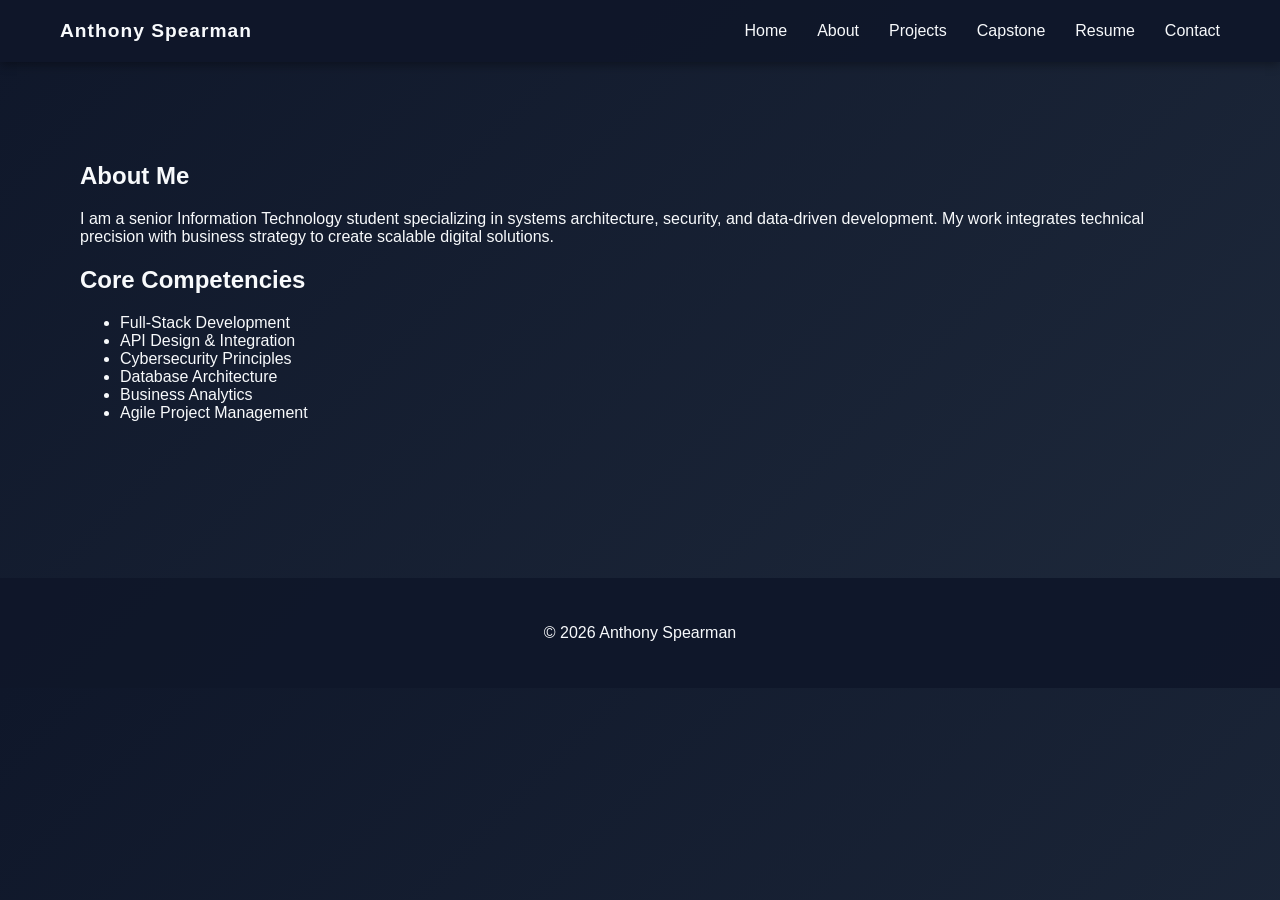
==== about.html @ 05509a3e "Initial portfolio site" ====
<!DOCTYPE html>
<html lang="en">
<head>
<meta charset="UTF-8">
<meta name="viewport" content="width=device-width, initial-scale=1.0">
<title>About | Anthony Spearman</title>
<link rel="stylesheet" href="css/styles.css">
</head>
<script src="js/main.js"></script>
<body>

<nav>
  <div class="logo">Anthony Spearman</div>
  <ul>
    <li><a href="index.html">Home</a></li>
    <li><a href="about.html">About</a></li>
    <li><a href="projects.html">Projects</a></li>
    <li><a href="capstone.html">Capstone</a></li>
    <li><a href="resume.html">Resume</a></li>
    <li><a href="contact.html">Contact</a></li>
  </ul>
</nav>

<section class="section">
  <h1>About Me</h1>
  <p>I am a senior Information Technology student specializing in systems architecture, security, and data-driven development. My work integrates technical precision with business strategy to create scalable digital solutions.</p>

  <h2>Core Competencies</h2>
  <ul>
    <li>Full-Stack Development</li>
    <li>API Design & Integration</li>
    <li>Cybersecurity Principles</li>
    <li>Database Architecture</li>
    <li>Business Analytics</li>
    <li>Agile Project Management</li>
  </ul>
</section>

<footer>
  <p>© 2026 Anthony Spearman</p>
</footer>

</body>
</html>
---- css/styles.css ----
body {
  margin: 0;
  font-family: 'Segoe UI', Tahoma, Geneva, Verdana, sans-serif;
  background: linear-gradient(135deg, #0f172a, #1e293b);
  color: #f8fafc;
}

nav {
  display: flex;
  justify-content: space-between;
  align-items: center;
  padding: 20px 60px;
  background-color: rgba(15, 23, 42, 0.95);
  box-shadow: 0 2px 10px rgba(0,0,0,0.4);
}

nav .logo {
  font-weight: bold;
  font-size: 1.2rem;
  letter-spacing: 1px;
}

nav ul {
  list-style: none;
  display: flex;
  gap: 30px;
  margin: 0;
}

nav a {
  text-decoration: none;
  color: #f8fafc;
  transition: 0.3s;
}

nav a:hover {
  color: #3b82f6;
}

.hero {
  text-align: center;
  padding: 140px 20px;
}

.hero h1 {
  font-size: 3rem;
  margin-bottom: 10px;
}

.hero h2 {
  font-weight: 400;
  margin-bottom: 20px;
  color: #94a3b8;
}

.hero p {
  max-width: 700px;
  margin: auto;
  font-size: 1.1rem;
  color: #cbd5e1;
}

.section {
  padding: 80px 80px;
}

.card {
  background: rgba(30, 41, 59, 0.8);
  padding: 30px;
  margin: 30px 0;
  border-radius: 12px;
  transition: 0.3s;
}

.card:hover {
  transform: translateY(-5px);
  box-shadow: 0 10px 25px rgba(0,0,0,0.5);
}

.btn {
  display: inline-block;
  padding: 12px 28px;
  margin-top: 25px;
  background-color: #3b82f6;
  color: white;
  text-decoration: none;
  border-radius: 8px;
  font-weight: 500;
  transition: 0.3s;
}

.btn:hover {
  background-color: #2563eb;
}

.btn.secondary {
  background-color: #475569;
}

footer {
  text-align: center;
  padding: 30px;
  background-color: rgba(15, 23, 42, 0.95);
  margin-top: 60px;
}
/* Reveal animations */
.reveal {
  opacity: 0;
  transform: translateY(18px);
  transition: opacity 700ms ease, transform 700ms ease;
}

.reveal.show {
  opacity: 1;
  transform: translateY(0);
}
.skills {
  display: flex;
  flex-wrap: wrap;
  gap: 12px;
  margin-top: 20px;
}

.chip {
  background: rgba(59, 130, 246, 0.15);
  border: 1px solid rgba(59, 130, 246, 0.35);
  padding: 10px 14px;
  border-radius: 999px;
  font-size: 0.95rem;
  color: #e2e8f0;
}
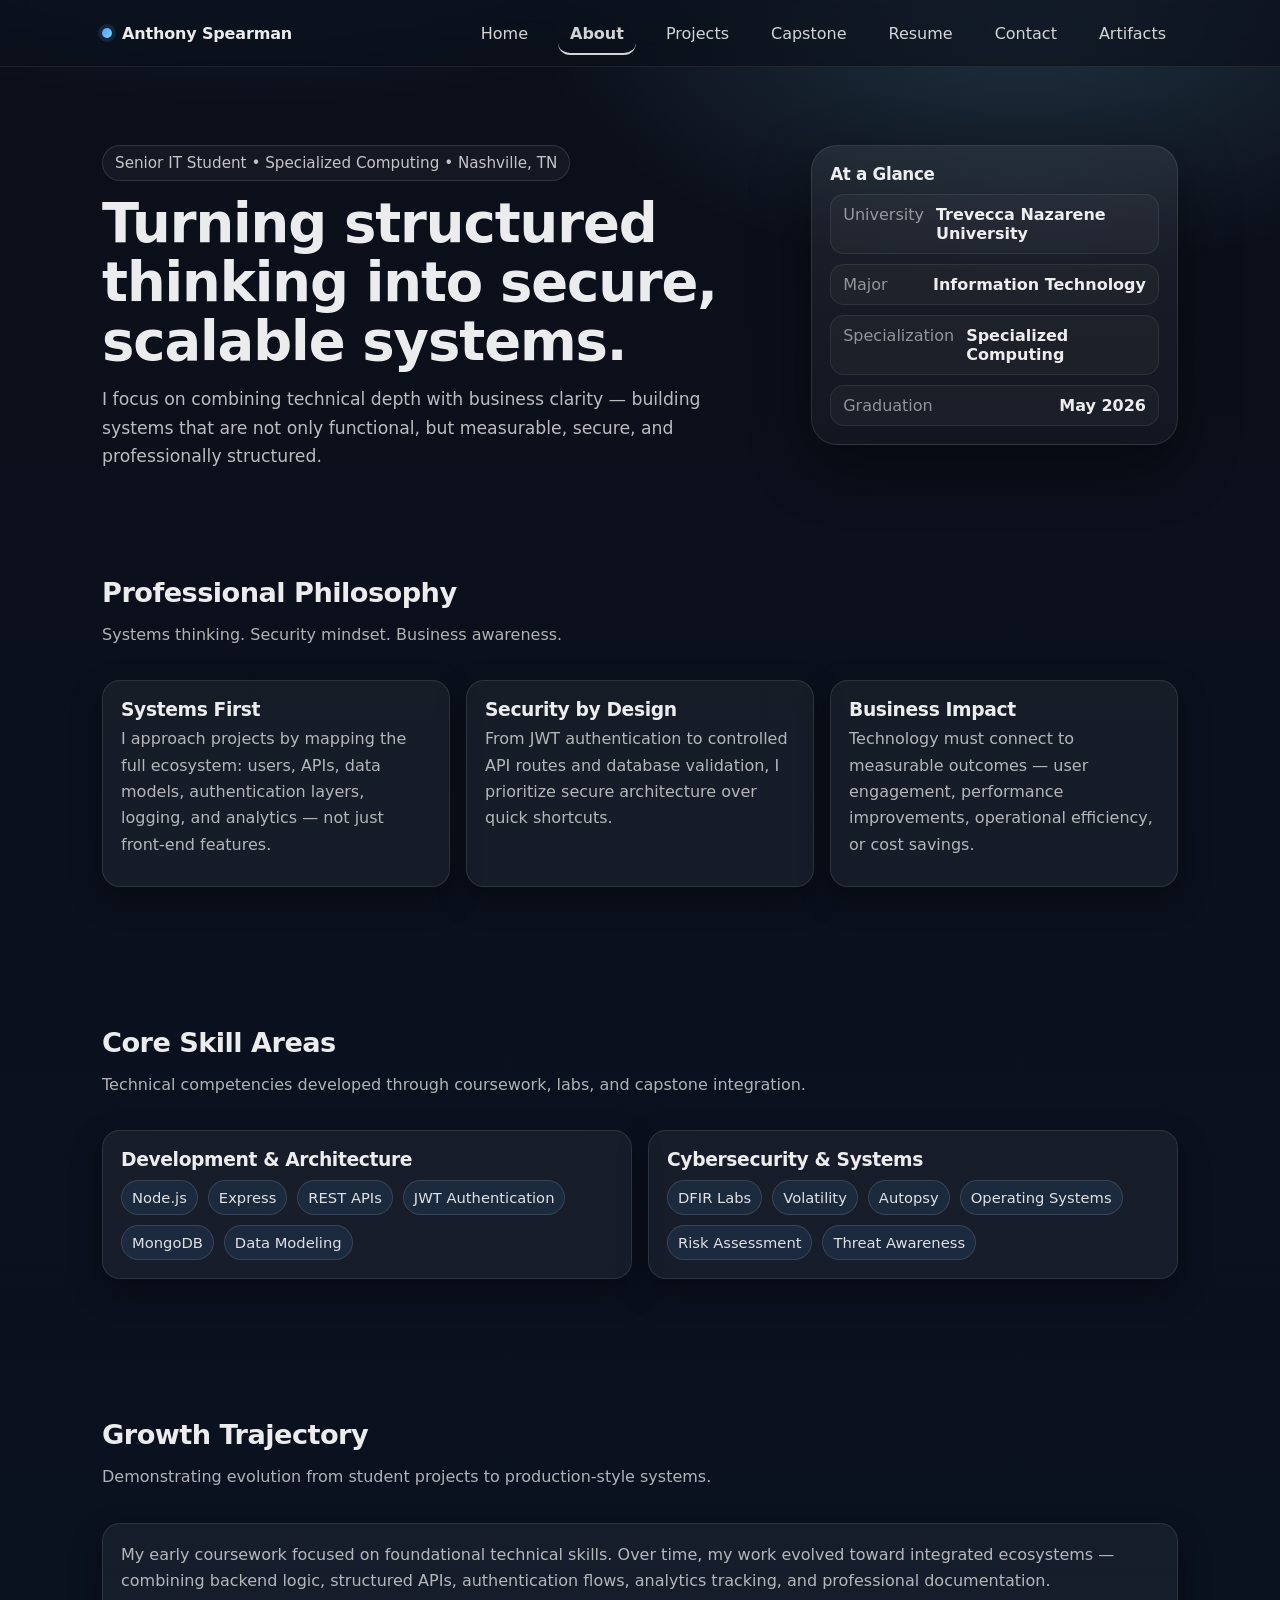
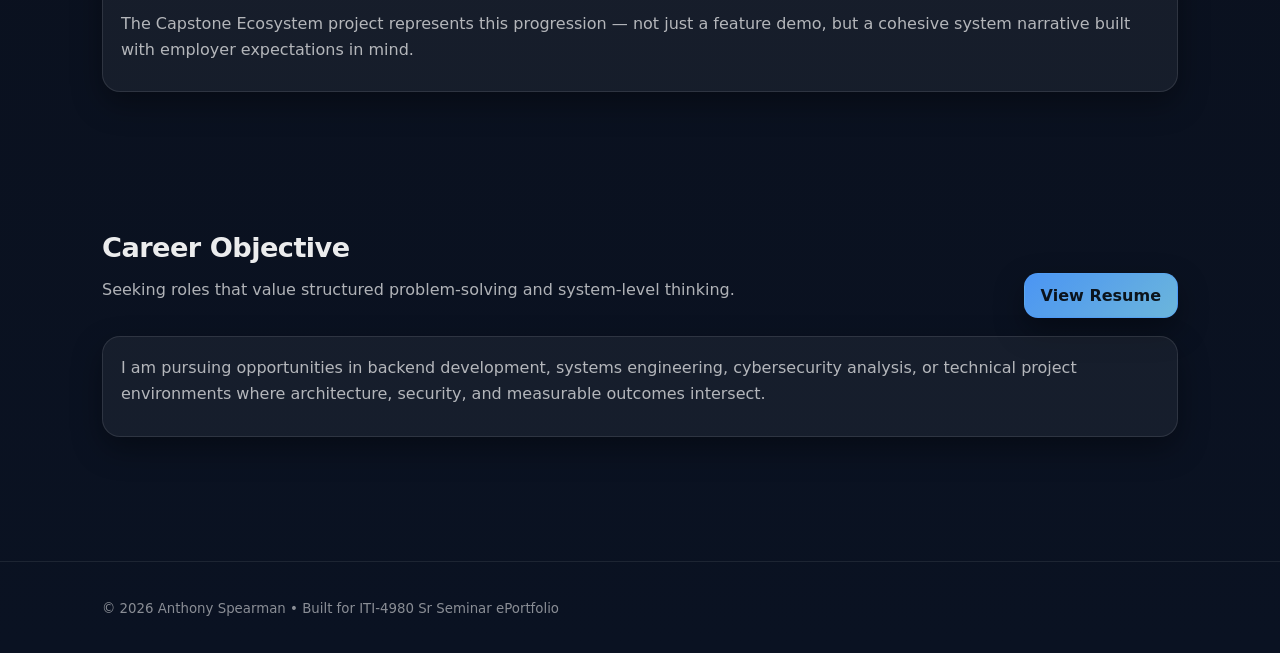
==== commit 85157dd1: "Add technical demo report and slides and update artifacts links" ====
--- a/about.html
+++ b/about.html
@@ -1,44 +1,185 @@
 <!DOCTYPE html>
 <html lang="en">
 <head>
-<meta charset="UTF-8">
-<meta name="viewport" content="width=device-width, initial-scale=1.0">
-<title>About | Anthony Spearman</title>
-<link rel="stylesheet" href="css/styles.css">
+  <meta charset="UTF-8" />
+  <meta name="viewport" content="width=device-width, initial-scale=1.0"/>
+  <title>About | Anthony Spearman</title>
+  <link rel="stylesheet" href="css/styles.css"/>
 </head>
-<script src="js/main.js"></script>
+
 <body>
 
 <nav>
-  <div class="logo">Anthony Spearman</div>
-  <ul>
-    <li><a href="index.html">Home</a></li>
-    <li><a href="about.html">About</a></li>
-    <li><a href="projects.html">Projects</a></li>
-    <li><a href="capstone.html">Capstone</a></li>
-    <li><a href="resume.html">Resume</a></li>
-    <li><a href="contact.html">Contact</a></li>
-  </ul>
+  <div class="container navwrap">
+    <div class="logo">
+      <span class="logo-dot"></span>
+      <span>Anthony Spearman</span>
+    </div>
+    <ul class="navlinks">
+      <li><a href="index.html">Home</a></li>
+      <li><a class="active" href="about.html">About</a></li>
+      <li><a href="projects.html">Projects</a></li>
+      <li><a href="capstone.html">Capstone</a></li>
+      <li><a href="resume.html">Resume</a></li>
+      <li><a href="contact.html">Contact</a></li>
+      <li><a href="artifacts.html">Artifacts</a></li>
+    </ul>
+  </div>
 </nav>
 
+<header class="hero small-hero">
+  <div class="container hero-grid">
+    <div class="reveal">
+      <div class="kicker">
+        Senior IT Student • Specialized Computing • Nashville, TN
+      </div>
+
+      <h1>Turning structured thinking into secure, scalable systems.</h1>
+
+      <p class="subtitle">
+        I focus on combining technical depth with business clarity — building systems 
+        that are not only functional, but measurable, secure, and professionally structured.
+      </p>
+    </div>
+
+    <aside class="hero-card reveal">
+      <h3>At a Glance</h3>
+      <div class="meta">
+        <div class="meta-row"><span>University</span><b>Trevecca Nazarene University</b></div>
+        <div class="meta-row"><span>Major</span><b>Information Technology</b></div>
+        <div class="meta-row"><span>Specialization</span><b>Specialized Computing</b></div>
+        <div class="meta-row"><span>Graduation</span><b>May 2026</b></div>
+      </div>
+    </aside>
+  </div>
+</header>
+
+<section class="section compact">
+  <div class="container">
+    <div class="head reveal">
+      <div>
+        <h2>Professional Philosophy</h2>
+        <p>Systems thinking. Security mindset. Business awareness.</p>
+      </div>
+    </div>
+
+    <div class="grid cols-3">
+      <div class="card reveal">
+        <h3>Systems First</h3>
+        <p>
+          I approach projects by mapping the full ecosystem: users, APIs, data models,
+          authentication layers, logging, and analytics — not just front-end features.
+        </p>
+      </div>
+
+      <div class="card reveal">
+        <h3>Security by Design</h3>
+        <p>
+          From JWT authentication to controlled API routes and database validation,
+          I prioritize secure architecture over quick shortcuts.
+        </p>
+      </div>
+
+      <div class="card reveal">
+        <h3>Business Impact</h3>
+        <p>
+          Technology must connect to measurable outcomes — user engagement,
+          performance improvements, operational efficiency, or cost savings.
+        </p>
+      </div>
+    </div>
+  </div>
+</section>
+
 <section class="section">
-  <h1>About Me</h1>
-  <p>I am a senior Information Technology student specializing in systems architecture, security, and data-driven development. My work integrates technical precision with business strategy to create scalable digital solutions.</p>
+  <div class="container">
+    <div class="head reveal">
+      <div>
+        <h2>Core Skill Areas</h2>
+        <p>Technical competencies developed through coursework, labs, and capstone integration.</p>
+      </div>
+    </div>
 
-  <h2>Core Competencies</h2>
-  <ul>
-    <li>Full-Stack Development</li>
-    <li>API Design & Integration</li>
-    <li>Cybersecurity Principles</li>
-    <li>Database Architecture</li>
-    <li>Business Analytics</li>
-    <li>Agile Project Management</li>
-  </ul>
+    <div class="grid cols-2">
+      <div class="card reveal">
+        <h3>Development & Architecture</h3>
+        <div class="badges">
+          <span class="badge">Node.js</span>
+          <span class="badge">Express</span>
+          <span class="badge">REST APIs</span>
+          <span class="badge">JWT Authentication</span>
+          <span class="badge">MongoDB</span>
+          <span class="badge">Data Modeling</span>
+        </div>
+      </div>
+
+      <div class="card reveal">
+        <h3>Cybersecurity & Systems</h3>
+        <div class="badges">
+          <span class="badge">DFIR Labs</span>
+          <span class="badge">Volatility</span>
+          <span class="badge">Autopsy</span>
+          <span class="badge">Operating Systems</span>
+          <span class="badge">Risk Assessment</span>
+          <span class="badge">Threat Awareness</span>
+        </div>
+      </div>
+    </div>
+  </div>
+</section>
+
+<section class="section compact">
+  <div class="container">
+    <div class="head reveal">
+      <div>
+        <h2>Growth Trajectory</h2>
+        <p>Demonstrating evolution from student projects to production-style systems.</p>
+      </div>
+    </div>
+
+    <div class="card reveal">
+      <p>
+        My early coursework focused on foundational technical skills. 
+        Over time, my work evolved toward integrated ecosystems —
+        combining backend logic, structured APIs, authentication flows,
+        analytics tracking, and professional documentation.
+      </p>
+
+      <p style="margin-top:1rem;">
+        The Capstone Ecosystem project represents this progression —
+        not just a feature demo, but a cohesive system narrative 
+        built with employer expectations in mind.
+      </p>
+    </div>
+  </div>
+</section>
+
+<section class="section">
+  <div class="container">
+    <div class="head reveal">
+      <div>
+        <h2>Career Objective</h2>
+        <p>Seeking roles that value structured problem-solving and system-level thinking.</p>
+      </div>
+      <a class="btn primary" href="resume.html">View Resume</a>
+    </div>
+
+    <div class="card reveal">
+      <p>
+        I am pursuing opportunities in backend development, systems engineering,
+        cybersecurity analysis, or technical project environments where 
+        architecture, security, and measurable outcomes intersect.
+      </p>
+    </div>
+  </div>
 </section>
 
 <footer>
-  <p>© 2026 Anthony Spearman</p>
+  <div class="container">
+    <small>© 2026 Anthony Spearman • Built for ITI-4980 Sr Seminar ePortfolio</small>
+  </div>
 </footer>
 
+<script src="js/main.js"></script>
 </body>
 </html>
--- a/css/styles.css
+++ b/css/styles.css
@@ -1,131 +1,536 @@
-body {
-  margin: 0;
-  font-family: 'Segoe UI', Tahoma, Geneva, Verdana, sans-serif;
-  background: linear-gradient(135deg, #0f172a, #1e293b);
-  color: #f8fafc;
-}
-
-nav {
+/* ====== Apple-ish Design System (clean, spacious, premium) ====== */
+
+:root{
+  --bg: #0b0f19;
+  --bg2:#0a1222;
+  --panel: rgba(255,255,255,0.06);
+  --panel2: rgba(255,255,255,0.08);
+  --stroke: rgba(255,255,255,0.12);
+  --text: rgba(255,255,255,0.92);
+  --muted: rgba(255,255,255,0.68);
+  --muted2: rgba(255,255,255,0.52);
+  --accent: #4f9cff;
+  --accent2:#7dd3fc;
+  --shadow: 0 20px 60px rgba(0,0,0,0.45);
+  --shadow2: 0 12px 30px rgba(0,0,0,0.35);
+  --radius: 18px;
+  --radius2: 26px;
+  --max: 1120px;
+}
+
+/* Base */
+*{ box-sizing:border-box; }
+html{ scroll-behavior:smooth; }
+body{
+  margin:0;
+  font-family: ui-sans-serif, system-ui, -apple-system, Segoe UI, Roboto, Helvetica, Arial, "Apple Color Emoji","Segoe UI Emoji";
+  color: var(--text);
+  background:
+    radial-gradient(1200px 600px at 20% -10%, rgba(79,156,255,0.25), transparent 55%),
+    radial-gradient(900px 500px at 80% 0%, rgba(125,211,252,0.18), transparent 55%),
+    linear-gradient(180deg, var(--bg), var(--bg2));
+  min-height:100vh;
+}
+
+/* Layout helpers */
+.container{
+  width:100%;
+  max-width: var(--max);
+  margin:0 auto;
+  padding: 0 22px;
+}
+.section{
+  padding: 84px 0;
+}
+.section.compact{ padding: 56px 0; }
+
+h1,h2,h3{ margin:0 0 14px; letter-spacing:-0.02em; }
+p{ margin:0 0 14px; color: var(--muted); line-height:1.65; }
+small{ color: var(--muted2); }
+
+a{ color:inherit; text-decoration:none; }
+a.under{ text-decoration: underline; text-underline-offset: 3px; }
+
+/* Nav */
+nav{
+  position: sticky;
+  top:0;
+  z-index: 50;
+  background: rgba(10, 15, 25, 0.62);
+  backdrop-filter: blur(14px);
+  border-bottom: 1px solid rgba(255,255,255,0.08);
+}
+.navwrap{
+  display:flex;
+  align-items:center;
+  justify-content:space-between;
+  height: 66px;
+}
+.logo{
+  display:flex;
+  align-items:center;
+  gap:10px;
+  font-weight: 650;
+  letter-spacing: -0.01em;
+}
+.logo-dot{
+  width:10px; height:10px; border-radius:999px;
+  background: linear-gradient(135deg, var(--accent), var(--accent2));
+  box-shadow: 0 0 0 4px rgba(79,156,255,0.14);
+}
+.navlinks{
+  list-style:none;
+  display:flex;
+  gap: 18px;
+  margin:0; padding:0;
+}
+.navlinks a{
+  padding: 10px 12px;
+  border-radius: 12px;
+  color: rgba(255,255,255,0.82);
+  transition: 180ms ease;
+}
+.navlinks a:hover{
+  background: rgba(255,255,255,0.06);
+  color: rgba(255,255,255,0.96);
+}
+
+/* Hero */
+.hero{
+  padding: 78px 0 36px;
+}
+.hero-grid{
+  display:grid;
+  grid-template-columns: 1.3fr 0.7fr;
+  gap: 28px;
+  align-items: start;
+}
+.kicker{
+  display:inline-flex;
+  align-items:center;
+  gap:10px;
+  padding: 8px 12px;
+  border: 1px solid var(--stroke);
+  background: rgba(255,255,255,0.04);
+  border-radius: 999px;
+  color: rgba(255,255,255,0.75);
+  font-size: 0.95rem;
+}
+.kicker b{ color: rgba(255,255,255,0.92); }
+.hero h1{
+  font-size: clamp(2.3rem, 4.6vw, 3.4rem);
+  line-height: 1.08;
+  margin-top: 14px;
+}
+.hero .subtitle{
+  font-size: 1.08rem;
+  color: rgba(255,255,255,0.72);
+  max-width: 58ch;
+}
+.cta{
+  display:flex;
+  gap:12px;
+  margin-top: 22px;
+  flex-wrap: wrap;
+}
+.btn{
+  display:inline-flex;
+  align-items:center;
+  justify-content:center;
+  gap:10px;
+  padding: 12px 16px;
+  border-radius: 14px;
+  border: 1px solid rgba(255,255,255,0.12);
+  background: rgba(255,255,255,0.06);
+  box-shadow: var(--shadow2);
+  transition: 200ms ease;
+  font-weight: 560;
+}
+.btn:hover{
+  transform: translateY(-1px);
+  background: rgba(255,255,255,0.09);
+}
+.btn.primary{
+  border: 1px solid rgba(79,156,255,0.45);
+  background: linear-gradient(135deg, rgba(79,156,255,0.95), rgba(125,211,252,0.85));
+  color: rgba(0,0,0,0.88);
+}
+.btn.primary:hover{
+  filter: brightness(1.03);
+}
+.btn.ghost{
+  background: transparent;
+  box-shadow:none;
+}
+.hero-card{
+  border: 1px solid rgba(255,255,255,0.10);
+  background: linear-gradient(180deg, rgba(255,255,255,0.07), rgba(255,255,255,0.03));
+  border-radius: var(--radius2);
+  box-shadow: var(--shadow);
+  padding: 18px;
+}
+.hero-card h3{ font-size: 1.05rem; margin-bottom:10px; }
+.meta{
+  display:grid;
+  gap:10px;
+}
+.meta-row{
+  display:flex;
+  justify-content:space-between;
+  gap:12px;
+  padding: 10px 12px;
+  border-radius: 14px;
+  border: 1px solid rgba(255,255,255,0.08);
+  background: rgba(255,255,255,0.03);
+}
+.meta-row span{ color: var(--muted2); }
+.meta-row b{ color: rgba(255,255,255,0.92); font-weight: 600; }
+
+/* Cards / grids */
+.grid{
+  display:grid;
+  gap: 16px;
+}
+.grid.cols-3{ grid-template-columns: repeat(3, 1fr); }
+.grid.cols-2{ grid-template-columns: repeat(2, 1fr); }
+
+.card{
+  border: 1px solid rgba(255,255,255,0.10);
+  background: rgba(255,255,255,0.05);
+  border-radius: var(--radius);
+  padding: 18px;
+  box-shadow: var(--shadow2);
+  transition: 220ms ease;
+}
+.card:hover{
+  transform: translateY(-2px);
+  background: rgba(255,255,255,0.07);
+}
+.card h3{ margin-bottom: 6px; }
+.card p{ margin-bottom: 10px; }
+
+.badges{
+  display:flex;
+  flex-wrap:wrap;
+  gap:10px;
+  margin-top: 10px;
+}
+.badge{
+  padding: 8px 10px;
+  border-radius: 999px;
+  border: 1px solid rgba(255,255,255,0.12);
+  background: rgba(79,156,255,0.10);
+  color: rgba(255,255,255,0.86);
+  font-size: 0.92rem;
+}
+
+/* Section header */
+.head{
+  display:flex;
+  align-items:flex-end;
+  justify-content:space-between;
+  gap: 18px;
+  margin-bottom: 18px;
+}
+.head h2{ font-size: 1.7rem; }
+.head p{ max-width: 70ch; }
+
+/* Reveal animations */
+.reveal{ opacity:0; transform: translateY(18px); transition: opacity 700ms ease, transform 700ms ease; }
+.reveal.show{ opacity:1; transform: translateY(0); }
+
+/* Footer */
+footer{
+  border-top: 1px solid rgba(255,255,255,0.08);
+  padding: 36px 0;
+  margin-top: 40px;
+  color: var(--muted2);
+}
+
+/* Responsive */
+@media (max-width: 920px){
+  .hero-grid{ grid-template-columns: 1fr; }
+  .grid.cols-3{ grid-template-columns: 1fr; }
+  .grid.cols-2{ grid-template-columns: 1fr; }
+  .section{ padding: 64px 0; }
+}
+
+/* ===== Mobile Nav Add-on (append at very bottom) ===== */
+
+.navbtn{
+  display:none;
+  border: 1px solid rgba(255,255,255,0.12);
+  background: rgba(255,255,255,0.06);
+  border-radius: 14px;
+  padding: 10px 12px;
+  box-shadow: var(--shadow2);
+  cursor: pointer;
+}
+
+.navbtn .bar{
+  display:block;
+  width: 20px;
+  height: 2px;
+  background: rgba(255,255,255,0.9);
+  margin: 4px 0;
+  border-radius: 2px;
+}
+
+@media (max-width: 920px){
+  /* show hamburger */
+  .navbtn{ display:inline-flex; align-items:center; justify-content:center; }
+
+  /* turn navlinks into dropdown panel */
+  .navlinks{
+    display:none;                 /* closed by default */
+    position:absolute;
+    right: 22px;
+    top: 74px;                    /* below the sticky nav */
+    flex-direction:column;
+    gap: 10px;
+    padding: 12px;
+    width: min(260px, 92vw);
+
+    border: 1px solid rgba(255,255,255,0.10);
+    background: rgba(10, 15, 25, 0.94);
+    backdrop-filter: blur(14px);
+    border-radius: 18px;
+    box-shadow: var(--shadow);
+  }
+
+  /* open state */
+  .navlinks.open{ display:flex; }
+}
+
+@media (max-width: 900px){
+  .nav-toggle{ display:inline-flex; }
+
+  .nav-links{
+    display:none;
+    position:absolute;
+    right:4%;
+    top:64px;
+    flex-direction:column;
+    gap:10px;
+    padding:12px;
+    min-width:210px;
+
+    background: rgba(10, 15, 25, 0.94);
+    border: 1px solid rgba(255,255,255,0.10);
+    border-radius: 16px;
+    backdrop-filter: blur(14px);
+    box-shadow: 0 20px 60px rgba(0,0,0,0.45);
+  }
+
+  .nav-links.open{ display:flex; }
+}
+
+.navlinks a.active {
+  opacity: 1;
+  font-weight: 600;
+  border-bottom: 2px solid currentColor;
+}
+
+.codeblock {
+  overflow-x: auto;
+  border-radius: 18px;
+  padding: 16px;
+  border: 1px solid rgba(255,255,255,0.08);
+  background: rgba(255,255,255,0.04);
+}
+
+.codeblock code {
+  font-family: ui-monospace, SFMono-Regular, Menlo, Monaco, Consolas, "Liberation Mono", "Courier New", monospace;
+  font-size: 0.92rem;
+  line-height: 1.45;
+  display: block;
+  white-space: pre;
+}
+
+.form .field { margin-top: 14px; }
+.form label { display: block; font-weight: 600; margin-bottom: 6px; opacity: .9; }
+
+.form input,
+.form textarea {
+  width: 100%;
+  padding: 12px 14px;
+  border-radius: 14px;
+  border: 1px solid rgba(255,255,255,0.10);
+  background: rgba(255,255,255,0.04);
+  color: inherit;
+  outline: none;
+}
+
+.form input:focus,
+.form textarea:focus {
+  border-color: rgba(255,255,255,0.22);
+  background: rgba(255,255,255,0.06);
+}
+
+/* --- Capstone polish additions --- */
+
+.hero-capstone {
+  position: relative;
+  overflow: hidden;
+}
+
+.hero-capstone::before {
+  content: "";
+  position: absolute;
+  inset: -120px -120px auto -120px;
+  height: 340px;
+  background: radial-gradient(closest-side, rgba(255,255,255,0.14), rgba(255,255,255,0));
+  pointer-events: none;
+}
+
+.callout {
+  border: 1px solid rgba(255,255,255,0.12);
+  background: rgba(255,255,255,0.04);
+  padding: 1rem 1rem;
+  border-radius: 16px;
+}
+
+.muted {
+  opacity: 0.8;
+}
+
+.mini-kpis {
+  display: grid;
+  grid-template-columns: repeat(3, minmax(0, 1fr));
+  gap: .75rem;
+  margin-top: 1rem;
+}
+
+.kpi {
+  border: 1px solid rgba(255,255,255,0.10);
+  background: rgba(255,255,255,0.03);
+  border-radius: 16px;
+  padding: .85rem .85rem;
+}
+
+.kpi-top { font-size: .85rem; opacity: .8; }
+.kpi-num { font-size: 1.15rem; font-weight: 700; margin-top: .25rem; }
+.kpi-sub { font-size: .85rem; opacity: .75; margin-top: .15rem; }
+
+.kpi-big {
+  font-size: 2rem;
+  font-weight: 800;
+  letter-spacing: -0.02em;
+  margin-top: .5rem;
+}
+
+/* Architecture diagram */
+.arch-wrap {
+  border: 1px solid rgba(255,255,255,0.10);
+  background: rgba(255,255,255,0.03);
+  border-radius: 20px;
+  padding: 1rem;
+  overflow: hidden;
+}
+
+.arch-svg {
+  width: 100%;
+  height: auto;
+  display: block;
+}
+
+.arch-box {
+  fill: rgba(255,255,255,0.06);
+  stroke: rgba(255,255,255,0.10);
+  stroke-width: 1.25;
+}
+
+.arch-mini {
+  fill: rgba(0,0,0,0.10);
+  stroke: rgba(255,255,255,0.10);
+  stroke-width: 1.25;
+}
+
+.arch-title {
+  font-size: 18px;
+  font-weight: 800;
+  fill: rgba(255,255,255,0.92);
+}
+
+.arch-sub {
+  font-size: 14px;
+  fill: rgba(255,255,255,0.78);
+}
+
+.arch-mini-title {
+  font-size: 14px;
+  font-weight: 800;
+  fill: rgba(255,255,255,0.92);
+}
+
+.arch-mini-sub {
+  font-size: 12px;
+  fill: rgba(255,255,255,0.78);
+}
+
+.arch-arrow {
+  stroke: rgba(255,255,255,0.65);
+  stroke-width: 3;
+  fill: none;
+  marker-end: none;
+  stroke-linecap: round;
+}
+
+.arch-foot {
+  font-size: 13px;
+  fill: rgba(255,255,255,0.72);
+}
+
+/* Screenshot tiles */
+.shot {
+  display: block;
+  text-decoration: none;
+  color: inherit;
+  border: 1px solid rgba(255,255,255,0.10);
+  background: rgba(255,255,255,0.03);
+  border-radius: 20px;
+  padding: 1rem;
+  transition: transform .18s ease, background .18s ease, border-color .18s ease;
+}
+
+.shot:hover {
+  transform: translateY(-3px);
+  background: rgba(255,255,255,0.05);
+  border-color: rgba(255,255,255,0.16);
+}
+
+.shot-top {
   display: flex;
+  align-items: center;
   justify-content: space-between;
-  align-items: center;
-  padding: 20px 60px;
-  background-color: rgba(15, 23, 42, 0.95);
-  box-shadow: 0 2px 10px rgba(0,0,0,0.4);
-}
-
-nav .logo {
-  font-weight: bold;
-  font-size: 1.2rem;
-  letter-spacing: 1px;
-}
-
-nav ul {
-  list-style: none;
-  display: flex;
-  gap: 30px;
-  margin: 0;
-}
-
-nav a {
-  text-decoration: none;
-  color: #f8fafc;
-  transition: 0.3s;
-}
-
-nav a:hover {
-  color: #3b82f6;
-}
-
-.hero {
-  text-align: center;
-  padding: 140px 20px;
-}
-
-.hero h1 {
-  font-size: 3rem;
-  margin-bottom: 10px;
-}
-
-.hero h2 {
-  font-weight: 400;
-  margin-bottom: 20px;
-  color: #94a3b8;
-}
-
-.hero p {
-  max-width: 700px;
-  margin: auto;
-  font-size: 1.1rem;
-  color: #cbd5e1;
-}
-
-.section {
-  padding: 80px 80px;
-}
-
-.card {
-  background: rgba(30, 41, 59, 0.8);
-  padding: 30px;
-  margin: 30px 0;
-  border-radius: 12px;
-  transition: 0.3s;
-}
-
-.card:hover {
-  transform: translateY(-5px);
-  box-shadow: 0 10px 25px rgba(0,0,0,0.5);
-}
-
-.btn {
-  display: inline-block;
-  padding: 12px 28px;
-  margin-top: 25px;
-  background-color: #3b82f6;
-  color: white;
-  text-decoration: none;
-  border-radius: 8px;
-  font-weight: 500;
-  transition: 0.3s;
-}
-
-.btn:hover {
-  background-color: #2563eb;
-}
-
-.btn.secondary {
-  background-color: #475569;
-}
-
-footer {
-  text-align: center;
-  padding: 30px;
-  background-color: rgba(15, 23, 42, 0.95);
-  margin-top: 60px;
-}
-/* Reveal animations */
-.reveal {
-  opacity: 0;
-  transform: translateY(18px);
-  transition: opacity 700ms ease, transform 700ms ease;
-}
-
-.reveal.show {
-  opacity: 1;
-  transform: translateY(0);
-}
-.skills {
-  display: flex;
-  flex-wrap: wrap;
-  gap: 12px;
-  margin-top: 20px;
-}
-
-.chip {
-  background: rgba(59, 130, 246, 0.15);
-  border: 1px solid rgba(59, 130, 246, 0.35);
-  padding: 10px 14px;
+  gap: .75rem;
+  margin-bottom: .75rem;
+}
+
+.pill {
+  font-size: .75rem;
+  padding: .25rem .55rem;
   border-radius: 999px;
-  font-size: 0.95rem;
-  color: #e2e8f0;
-}+  border: 1px solid rgba(255,255,255,0.14);
+  background: rgba(255,255,255,0.04);
+  opacity: .9;
+}
+
+.shot-box {
+  border-radius: 16px;
+  border: 1px dashed rgba(255,255,255,0.18);
+  background: rgba(0,0,0,0.12);
+  height: 170px;
+  display: grid;
+  place-items: center;
+  margin-bottom: .75rem;
+}
+
+.shot-placeholder {
+  font-size: .9rem;
+  opacity: .75;
+}
+
+/* Minor layout helpers */
+.mini b { display: inline-block; margin-bottom: .2rem; }
+
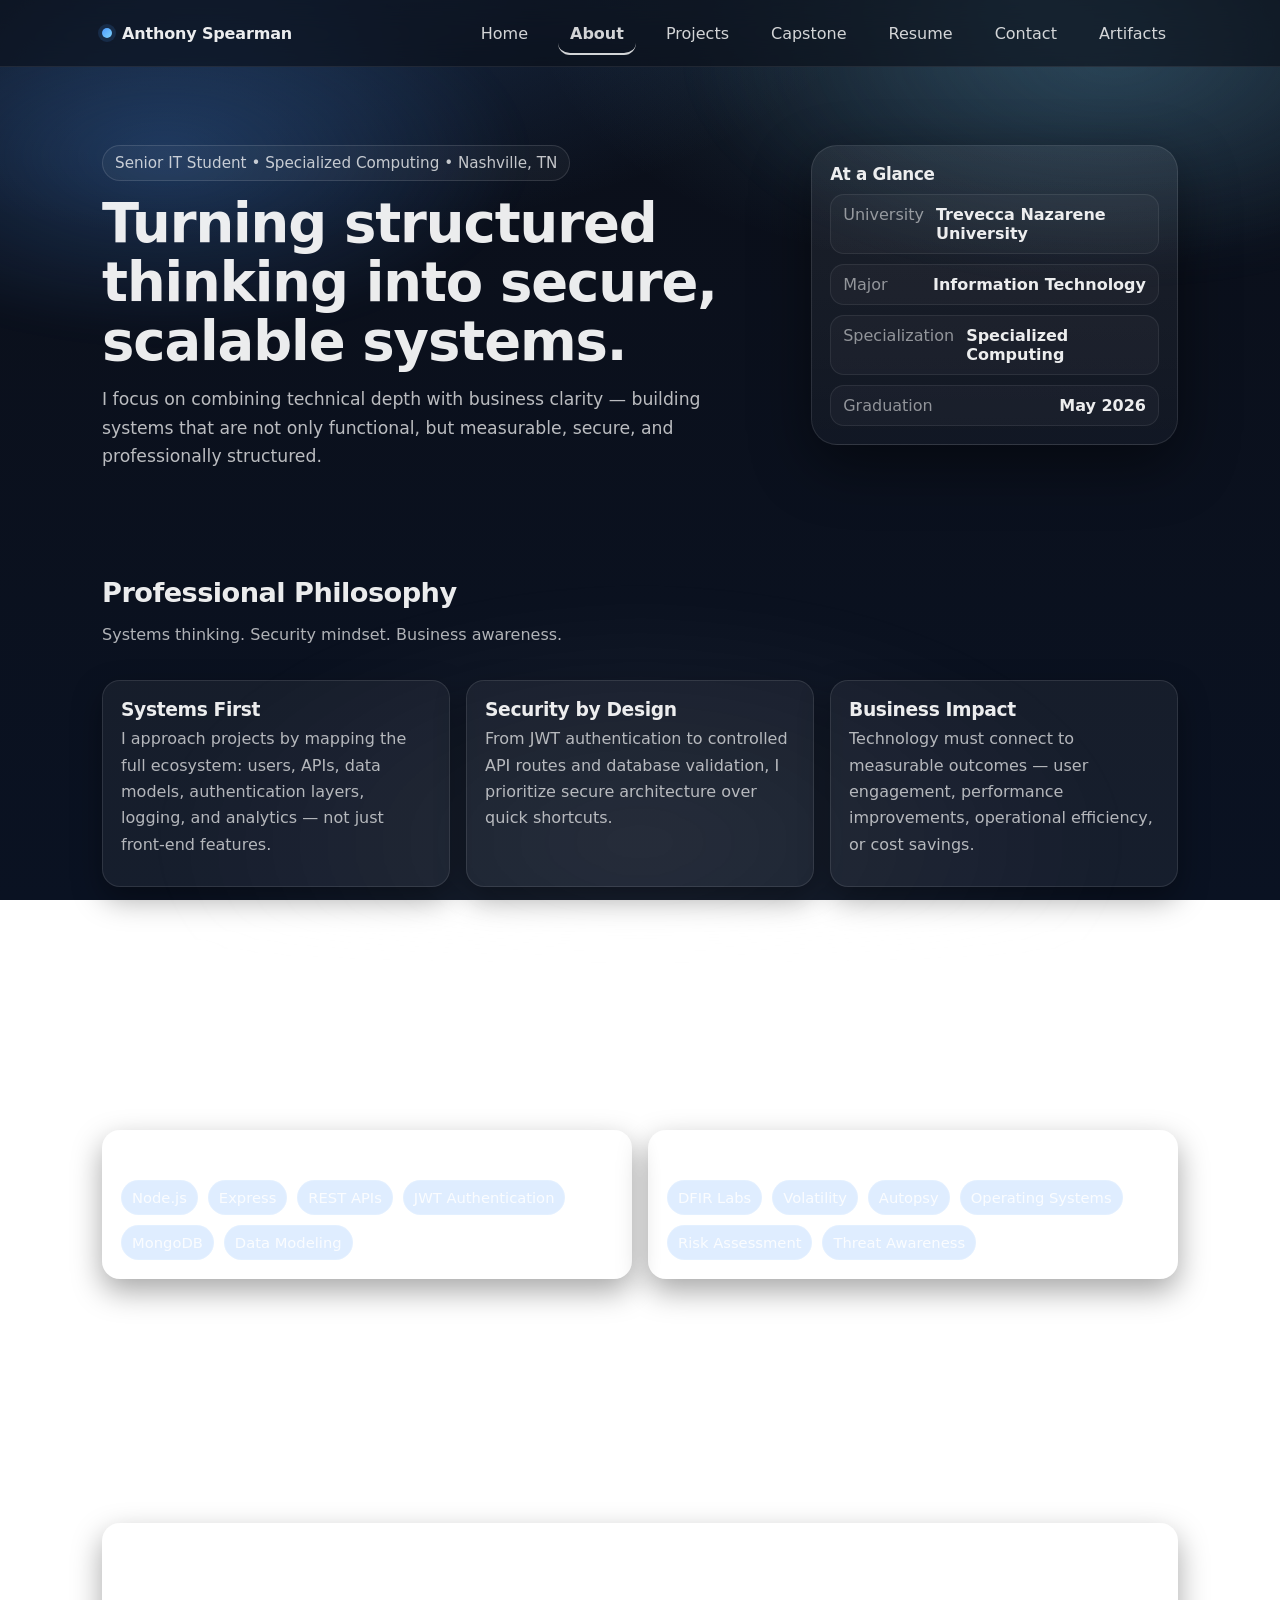
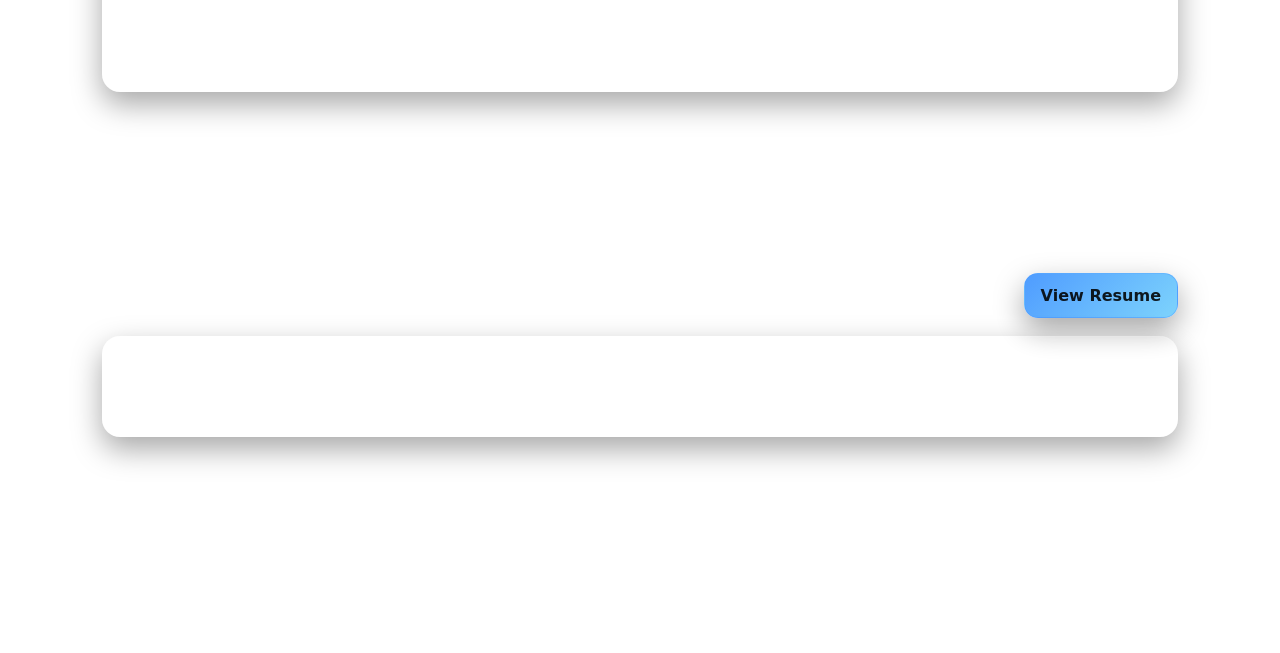
==== commit 9e84bdad: "Add mobile hamburger menu and home link" ====
--- a/about.html
+++ b/about.html
@@ -12,9 +12,16 @@
 <nav>
   <div class="container navwrap">
     <div class="logo">
-      <span class="logo-dot"></span>
-      <span>Anthony Spearman</span>
-    </div>
+  <span class="logo-dot"></span>
+  <a href="index.html" aria-label="Home">Anthony Spearman</a>
+</div>
+
+<button class="navbtn" id="navbtn" aria-label="Open menu">
+  <span class="bar"></span>
+  <span class="bar"></span>
+  <span class="bar"></span>
+</button>
+
     <ul class="navlinks">
       <li><a href="index.html">Home</a></li>
       <li><a class="active" href="about.html">About</a></li>
--- a/css/styles.css
+++ b/css/styles.css
@@ -16,6 +16,10 @@
   --radius: 18px;
   --radius2: 26px;
   --max: 1120px;
+    --accentProjects: #a78bfa; /* purple */
+  --accentArtifacts: #22c55e; /* green */
+  --accentCapstone: #f97316;  /* orange */
+  --accentResume: #facc15;    /* gold */
 }
 
 /* Base */
@@ -30,6 +34,32 @@
     radial-gradient(900px 500px at 80% 0%, rgba(125,211,252,0.18), transparent 55%),
     linear-gradient(180deg, var(--bg), var(--bg2));
   min-height:100vh;
+  /* ===== Page Accent Overrides (unique colors) ===== */
+body:has(a.active[href="projects.html"]) { --accent: var(--accentProjects); }
+body:has(a.active[href="artifacts.html"]) { --accent: var(--accentArtifacts); }
+body:has(a.active[href="capstone.html"]) { --accent: var(--accentCapstone); }
+body:has(a.active[href="resume.html"]) { --accent: var(--accentResume); }
+background-attachment: fixed;
+position: relative;
+}
+
+body::after{
+  content:"";
+  position: fixed;
+  inset:-40px;
+  pointer-events:none;
+  z-index:-1;
+  background:
+    radial-gradient(600px 300px at 15% 20%, color-mix(in srgb, var(--accent) 26%, transparent), transparent 60%),
+    radial-gradient(700px 360px at 85% 10%, rgba(125,211,252,0.16), transparent 62%),
+    radial-gradient(800px 420px at 50% 90%, rgba(255,255,255,0.07), transparent 62%);
+  filter: blur(14px);
+  animation: auroraShift 12s ease-in-out infinite alternate;
+}
+
+@keyframes auroraShift{
+  from{ transform: translate3d(-6px, -8px, 0) scale(1); }
+  to  { transform: translate3d(10px, 12px, 0) scale(1.03); }
 }
 
 /* Layout helpers */
@@ -152,7 +182,7 @@
 }
 .btn.primary{
   border: 1px solid rgba(79,156,255,0.45);
-  background: linear-gradient(135deg, rgba(79,156,255,0.95), rgba(125,211,252,0.85));
+  background: linear-gradient(135deg, var(--accent), var(--accent2));
   color: rgba(0,0,0,0.88);
 }
 .btn.primary:hover{
@@ -219,7 +249,7 @@
   padding: 8px 10px;
   border-radius: 999px;
   border: 1px solid rgba(255,255,255,0.12);
-  background: rgba(79,156,255,0.10);
+  background: color-mix(in srgb, var(--accent) 18%, transparent);
   color: rgba(255,255,255,0.86);
   font-size: 0.92rem;
 }
@@ -302,28 +332,7 @@
   .navlinks.open{ display:flex; }
 }
 
-@media (max-width: 900px){
-  .nav-toggle{ display:inline-flex; }
-
-  .nav-links{
-    display:none;
-    position:absolute;
-    right:4%;
-    top:64px;
-    flex-direction:column;
-    gap:10px;
-    padding:12px;
-    min-width:210px;
-
-    background: rgba(10, 15, 25, 0.94);
-    border: 1px solid rgba(255,255,255,0.10);
-    border-radius: 16px;
-    backdrop-filter: blur(14px);
-    box-shadow: 0 20px 60px rgba(0,0,0,0.45);
-  }
-
-  .nav-links.open{ display:flex; }
-}
+
 
 .navlinks a.active {
   opacity: 1;
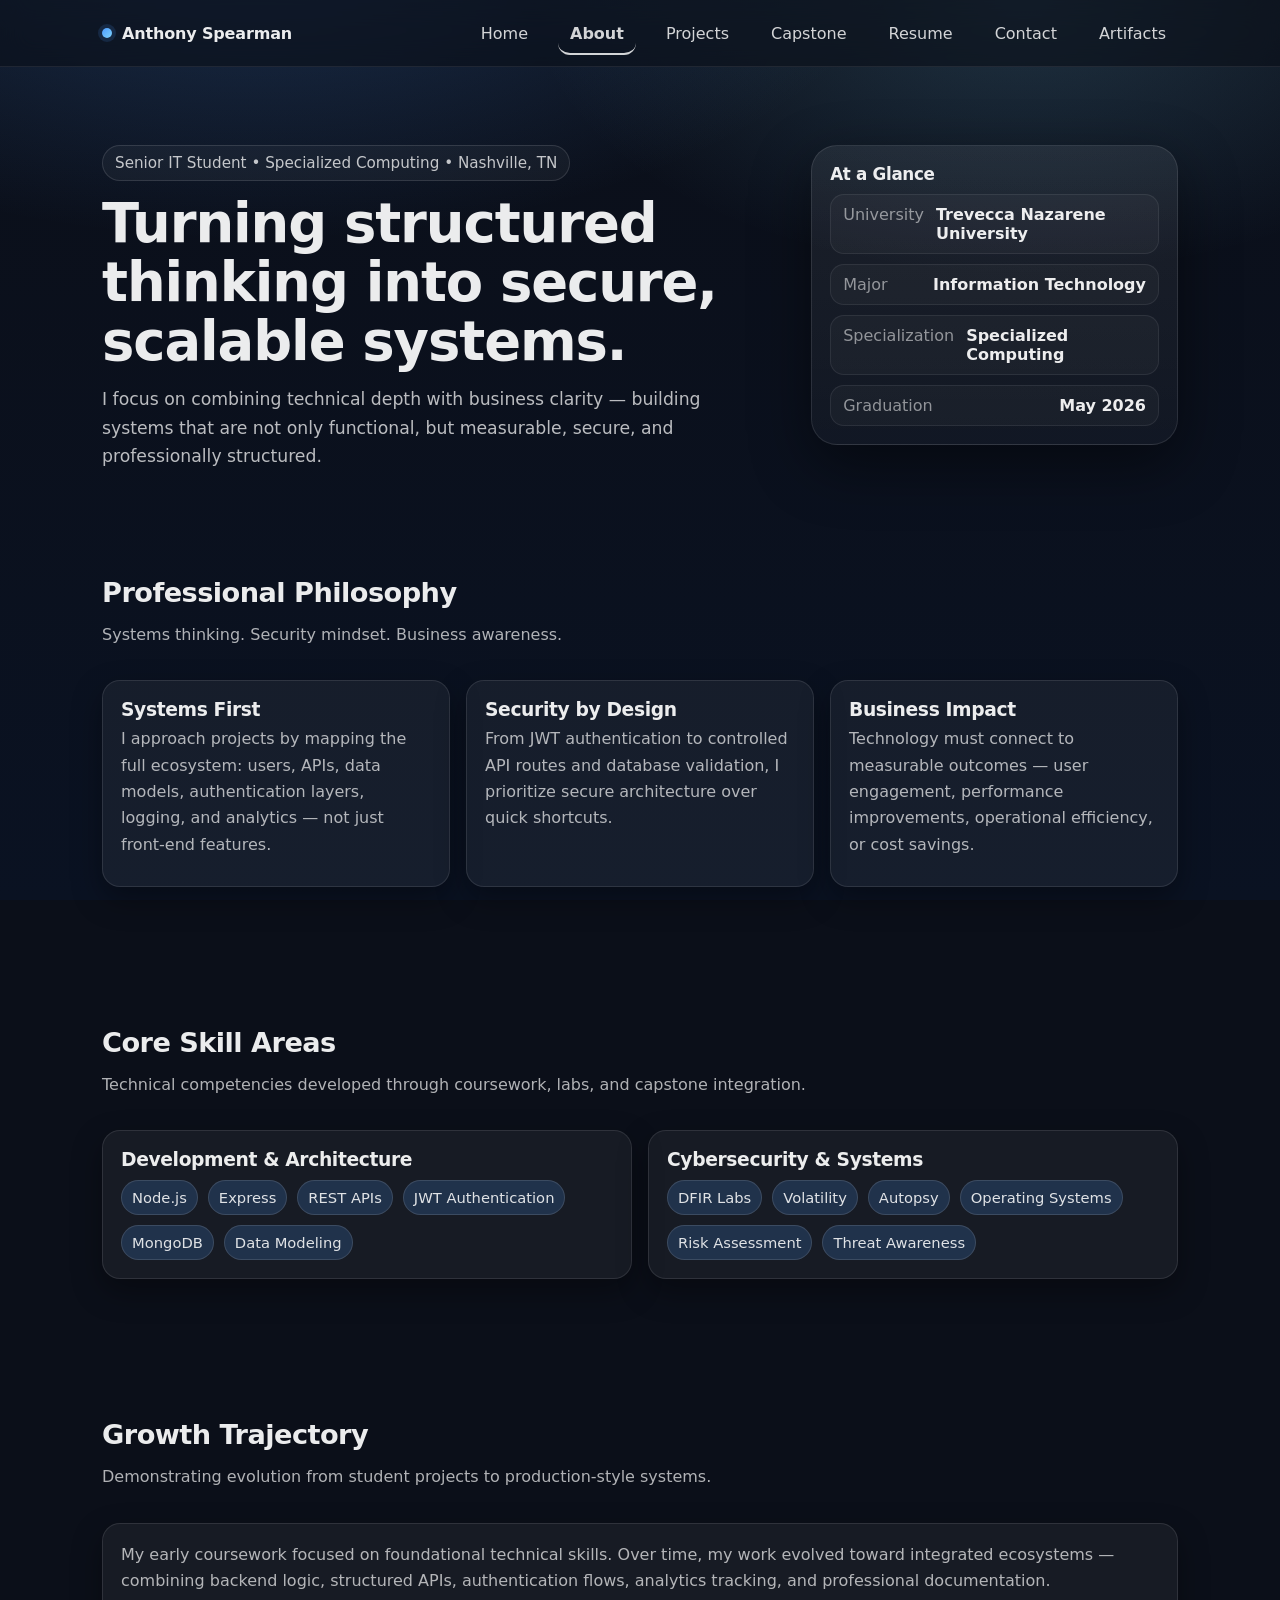
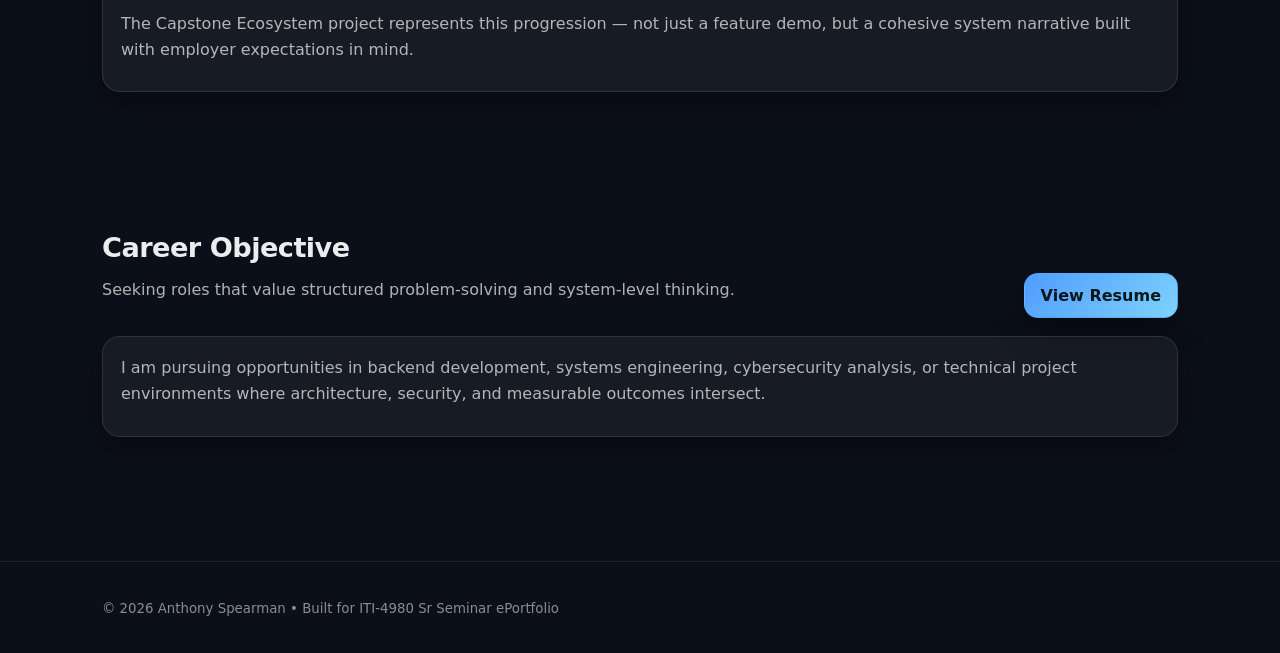
==== commit 970c794d: "Add scroll progress bar" ====
--- a/about.html
+++ b/about.html
@@ -8,6 +8,7 @@
 </head>
 
 <body>
+  <div class="scrollbar" aria-hidden="true"></div>
 
 <nav>
   <div class="container navwrap">
--- a/css/styles.css
+++ b/css/styles.css
@@ -41,6 +41,7 @@
 body:has(a.active[href="resume.html"]) { --accent: var(--accentResume); }
 background-attachment: fixed;
 position: relative;
+overflow-x: hidden;
 }
 
 body::after{
@@ -57,6 +58,12 @@
   animation: auroraShift 12s ease-in-out infinite alternate;
 }
 
+body::after {
+  will-change: transform;
+  backface-visibility: hidden;
+  transform: translateZ(0);
+}
+
 @keyframes auroraShift{
   from{ transform: translate3d(-6px, -8px, 0) scale(1); }
   to  { transform: translate3d(10px, 12px, 0) scale(1.03); }
@@ -216,6 +223,11 @@
 .meta-row span{ color: var(--muted2); }
 .meta-row b{ color: rgba(255,255,255,0.92); font-weight: 600; }
 
+.hero-card img {
+  display: block;
+  margin: 16px auto 0;
+}
+
 /* Cards / grids */
 .grid{
   display:grid;
@@ -289,6 +301,11 @@
 
 .navbtn{
   display:none;
+  flex-direction: column;
+  justify-content: center;
+  align-items: center;
+  gap: 4px;
+
   border: 1px solid rgba(255,255,255,0.12);
   background: rgba(255,255,255,0.06);
   border-radius: 14px;
@@ -298,11 +315,9 @@
 }
 
 .navbtn .bar{
-  display:block;
   width: 20px;
   height: 2px;
   background: rgba(255,255,255,0.9);
-  margin: 4px 0;
   border-radius: 2px;
 }
 
@@ -543,3 +558,114 @@
 /* Minor layout helpers */
 .mini b { display: inline-block; margin-bottom: .2rem; }
 
+html, body { max-width: 100%; }
+* { max-width: 100%; }
+
+pre, code {
+  max-width: 100%;
+}
+
+pre {
+  overflow-x: auto;
+  -webkit-overflow-scrolling: touch;
+  white-space: pre-wrap;      /* wraps long lines */
+  word-break: break-word;     /* breaks long tokens */
+}
+.codeblock { max-width: 100%; }
+.codeblock code { white-space: pre-wrap; word-break: break-word; }
+
+/* Prevent overscroll glow/flash and weird scroll artifacts */
+html { background: var(--bg); }
+body { background-color: var(--bg); }
+
+.arch-wrap { max-width: 100%; overflow-x: hidden; }
+.arch-svg { max-width: 100%; height: auto; }
+
+/* QR code presentation glow */
+
+.qr-present {
+  display: block;
+  margin: 18px auto 0;
+  border-radius: 16px;
+  padding: 6px;
+  background: rgba(255,255,255,0.06);
+  box-shadow: 0 0 0 rgba(79,156,255,0.6);
+  animation: qrGlow 2.5s ease-in-out infinite;
+}
+
+@keyframes qrGlow {
+  0% {
+    box-shadow: 0 0 0 0 rgba(79,156,255,0.6);
+  }
+  50% {
+    box-shadow: 0 0 20px 6px rgba(79,156,255,0.6);
+  }
+  100% {
+    box-shadow: 0 0 0 0 rgba(79,156,255,0.6);
+  }
+}
+
+/* ===== Apple-ish premium polish (spotlight + grain + sheen) ===== */
+
+/* Soft moving spotlight over the whole page */
+body::before{
+  content:"";
+  position: fixed;
+  inset:-30%;
+  pointer-events:none;
+  z-index:-2;
+  background:
+    radial-gradient(900px 520px at 30% 10%, rgba(255,255,255,0.08), transparent 60%),
+    radial-gradient(780px 480px at 70% 0%, rgba(255,255,255,0.06), transparent 62%),
+    radial-gradient(900px 520px at 50% 95%, rgba(255,255,255,0.05), transparent 65%);
+  filter: blur(18px);
+  animation: spotlightMove 14s ease-in-out infinite alternate;
+}
+
+@keyframes spotlightMove{
+  from{ transform: translate3d(-10px,-10px,0) scale(1); }
+  to  { transform: translate3d(14px,12px,0) scale(1.02); }
+}
+
+/* Subtle grain to make gradients look “expensive” */
+body::after{
+  content:"";
+  position: fixed;
+  inset:0;
+  pointer-events:none;
+  z-index:-1;
+  background-image: url("data:image/svg+xml,%3Csvg xmlns='http://www.w3.org/2000/svg' width='140' height='140'%3E%3Cfilter id='n'%3E%3CfeTurbulence type='fractalNoise' baseFrequency='.9' numOctaves='2' stitchTiles='stitch'/%3E%3C/filter%3E%3Crect width='140' height='140' filter='url(%23n)' opacity='.14'/%3E%3C/svg%3E");
+  opacity: .08;
+  mix-blend-mode: overlay;
+}
+
+/* Card sheen on hover */
+.card{
+  position: relative;
+  overflow: hidden;
+}
+
+.card::before{
+  content:"";
+  position:absolute;
+  inset:-40%;
+  background: linear-gradient(120deg, transparent 40%, rgba(255,255,255,0.10), transparent 60%);
+  transform: translateX(-60%) rotate(8deg);
+  transition: transform .55s ease;
+  pointer-events:none;
+}
+
+.card:hover::before{
+  transform: translateX(35%) rotate(8deg);
+}
+/* ===== Scroll progress bar ===== */
+.scrollbar{
+  position: fixed;
+  top: 0;
+  left: 0;
+  height: 3px;
+  width: 0%;
+  z-index: 9999;
+  background: linear-gradient(90deg, var(--accent), var(--accent2));
+  box-shadow: 0 0 14px color-mix(in srgb, var(--accent) 55%, transparent);
+}
